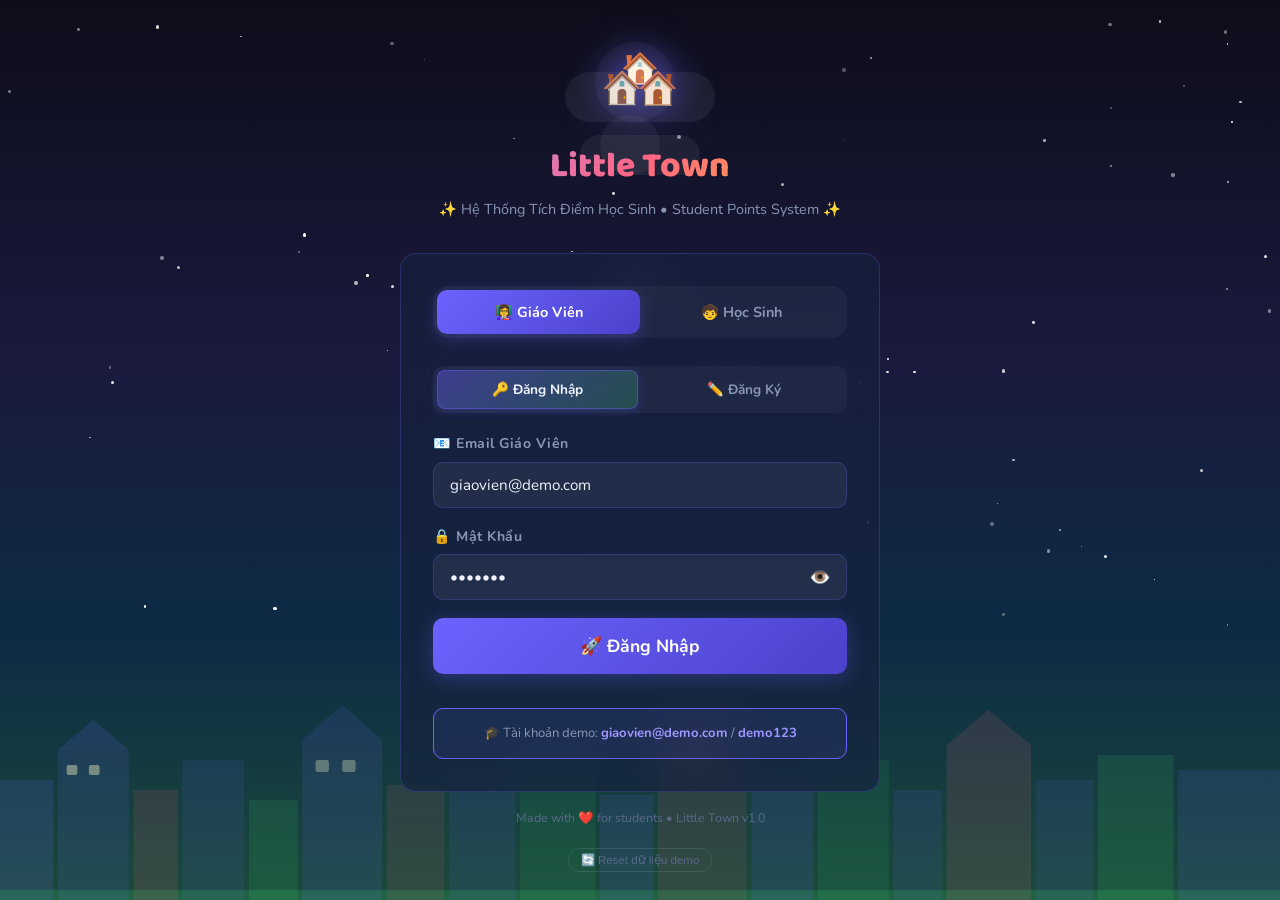
==== index.html @ 9818c532 "Initial commit with Firebase support" ====
<!DOCTYPE html>
<html lang="vi">
<head>
  <meta charset="UTF-8">
  <meta name="viewport" content="width=device-width, initial-scale=1.0">
  <title>Little Town 🏘️ - Hệ Thống Tích Điểm Học Sinh</title>
  <meta name="description" content="Little Town - Trang web tích điểm học sinh thú vị với thú cưng, nhà cửa và con phố sôi động!">
  <link rel="stylesheet" href="css/main.css?v=2">
  <link rel="stylesheet" href="css/login.css?v=2">
  <link rel="stylesheet" href="css/shop.css?v=2">
</head>
<body>
  <div class="login-bg" id="loginBg">
    <!-- Stars -->
    <div class="stars-layer" id="starsLayer"></div>

    <!-- Animated clouds -->
    <div class="cloud" style="width:120px;height:40px;top:15%;--speed:18s;--delay:0s;"><div style="width:60px;height:60px;background:rgba(255,255,255,0.05);border-radius:50%;position:absolute;top:-20px;left:20px;"></div></div>
    <div class="cloud" style="width:80px;height:28px;top:30%;--speed:25s;--delay:-8s;"><div style="width:40px;height:40px;background:rgba(255,255,255,0.04);border-radius:50%;position:absolute;top:-12px;left:15px;"></div></div>
    <div class="cloud" style="width:150px;height:50px;top:8%;--speed:22s;--delay:-5s;"><div style="width:80px;height:80px;background:rgba(255,255,255,0.04);border-radius:50%;position:absolute;top:-30px;left:30px;"></div></div>

    <!-- Bottom town silhouette -->
    <div class="login-town-scene">
      <svg viewBox="0 0 1440 200" preserveAspectRatio="none" width="100%" height="100%">
        <!-- Buildings silhouette -->
        <rect x="0" y="80" width="60" height="120" fill="rgba(108,99,255,0.15)"/>
        <rect x="65" y="50" width="80" height="150" fill="rgba(108,99,255,0.12)"/>
        <rect x="150" y="90" width="50" height="110" fill="rgba(255,101,132,0.12)"/>
        <rect x="205" y="60" width="70" height="140" fill="rgba(108,99,255,0.1)"/>
        <rect x="280" y="100" width="55" height="100" fill="rgba(67,233,123,0.1)"/>
        <rect x="340" y="40" width="90" height="160" fill="rgba(108,99,255,0.12)"/>
        <rect x="435" y="85" width="65" height="115" fill="rgba(255,101,132,0.1)"/>
        <rect x="505" y="70" width="75" height="130" fill="rgba(108,99,255,0.1)"/>
        <rect x="585" y="55" width="85" height="145" fill="rgba(67,233,123,0.08)"/>
        <rect x="675" y="95" width="60" height="105" fill="rgba(108,99,255,0.12)"/>
        <rect x="740" y="35" width="100" height="165" fill="rgba(255,101,132,0.1)"/>
        <rect x="845" y="75" width="70" height="125" fill="rgba(108,99,255,0.12)"/>
        <rect x="920" y="60" width="80" height="140" fill="rgba(67,233,123,0.08)"/>
        <rect x="1005" y="90" width="55" height="110" fill="rgba(108,99,255,0.1)"/>
        <rect x="1065" y="45" width="95" height="155" fill="rgba(255,101,132,0.12)"/>
        <rect x="1165" y="80" width="65" height="120" fill="rgba(108,99,255,0.1)"/>
        <rect x="1235" y="55" width="85" height="145" fill="rgba(67,233,123,0.1)"/>
        <rect x="1325" y="70" width="115" height="130" fill="rgba(108,99,255,0.12)"/>
        <!-- Roof triangles -->
        <polygon points="65,50 105,20 145,50" fill="rgba(108,99,255,0.15)"/>
        <polygon points="340,40 385,5 430,40" fill="rgba(108,99,255,0.12)"/>
        <polygon points="740,35 790,0 840,35" fill="rgba(255,101,132,0.12)"/>
        <polygon points="1065,45 1112,10 1160,45" fill="rgba(255,101,132,0.12)"/>
        <!-- Ground -->
        <rect x="0" y="190" width="1440" height="10" fill="rgba(67,233,123,0.15)"/>
        <!-- Windows lit up -->
        <rect x="75" y="65" width="12" height="10" rx="2" fill="rgba(255,255,200,0.4)"/>
        <rect x="100" y="65" width="12" height="10" rx="2" fill="rgba(255,255,200,0.4)"/>
        <rect x="355" y="60" width="15" height="12" rx="2" fill="rgba(255,255,200,0.3)"/>
        <rect x="385" y="60" width="15" height="12" rx="2" fill="rgba(255,255,200,0.3)"/>
        <rect x="750" y="50" width="18" height="14" rx="2" fill="rgba(255,255,200,0.3)"/>
        <rect x="780" y="50" width="18" height="14" rx="2" fill="rgba(255,255,200,0.3)"/>
      </svg>
    </div>

    <!-- Main Login Card -->
    <div class="login-container">
      <div class="login-logo">
        <span class="login-logo-icon">🏘️</span>
        <div class="login-logo-title">Little Town</div>
        <div class="login-logo-sub">✨ Hệ Thống Tích Điểm Học Sinh • Student Points System ✨</div>
      </div>

      <div class="glass login-card">
        <!-- Tabs -->
        <div class="login-tabs">
          <button class="login-tab active" id="tabTeacher" onclick="switchLoginTab('teacher')">
            👩‍🏫 Giáo Viên
          </button>
          <button class="login-tab" id="tabStudent" onclick="switchLoginTab('student')">
            🧒 Học Sinh
          </button>
        </div>

        <!-- Teacher Login / Register -->
        <div id="teacherPanel">
          <!-- Sub-tabs: Đăng nhập | Đăng ký -->
          <div class="teacher-subtabs">
            <button class="teacher-subtab active" id="subTabLogin" onclick="switchTeacherSubTab('login')">
              🔑 Đăng Nhập
            </button>
            <button class="teacher-subtab" id="subTabRegister" onclick="switchTeacherSubTab('register')">
              ✏️ Đăng Ký
            </button>
          </div>

          <!-- LOGIN FORM -->
          <div id="teacherLoginForm" class="teacher-form">
            <div class="input-group">
              <label>📧 Email Giáo Viên</label>
              <input class="input" type="email" id="teacherEmail" placeholder="giaovien@truong.edu.vn" value="giaovien@demo.com">
            </div>
            <div class="input-group">
              <label>🔒 Mật Khẩu</label>
              <div class="input-password-wrap">
                <input class="input" type="password" id="teacherPass" placeholder="••••••••" value="demo123">
                <button type="button" class="pass-toggle-btn" onclick="togglePass('teacherPass',this)" title="Hiện/ẩn mật khẩu">👁️</button>
              </div>
            </div>
            <button class="btn btn-primary btn-block btn-lg" onclick="loginTeacher()" id="loginTeacherBtn">
              🚀 Đăng Nhập
            </button>
            <div class="demo-hint">
              🎓 Tài khoản demo: <strong>giaovien@demo.com</strong> / <strong>demo123</strong>
            </div>
          </div>

          <!-- REGISTER FORM -->
          <div id="teacherRegisterForm" class="teacher-form" style="display:none;">
            <div class="input-group">
              <label>👩‍🏫 Họ và tên</label>
              <input class="input" type="text" id="regName" placeholder="Nguyễn Thị Lan">
            </div>
            <div class="input-group">
              <label>📧 Email</label>
              <input class="input" type="email" id="regEmail" placeholder="giaovien@truong.edu.vn">
            </div>
            <div class="input-group">
              <label>🔒 Mật khẩu</label>
              <div class="input-password-wrap">
                <input class="input" type="password" id="regPass" placeholder="Tối thiểu 6 ký tự">
                <button type="button" class="pass-toggle-btn" onclick="togglePass('regPass',this)" title="Hiện/ẩn">👁️</button>
              </div>
            </div>
            <div class="input-group">
              <label>🔒 Xác nhận mật khẩu</label>
              <div class="input-password-wrap">
                <input class="input" type="password" id="regPassConfirm" placeholder="Nhập lại mật khẩu">
                <button type="button" class="pass-toggle-btn" onclick="togglePass('regPassConfirm',this)" title="Hiện/ẩn">👁️</button>
              </div>
            </div>
            <button class="btn btn-accent btn-block btn-lg" onclick="registerTeacher()" id="registerTeacherBtn">
              🎉 Tạo Tài Khoản
            </button>
          </div>
        </div>

        <!-- Student Login -->
        <div id="studentPanel" style="display:none;">
          <div id="studentMethodSelect">
            <p style="text-align:center;color:var(--text-muted);font-size:0.88rem;margin-bottom:16px;">
              Chọn cách đăng nhập của bạn 👇
            </p>
            <div class="student-login-methods">
              <div class="student-method-card" onclick="showStudentMethod('class')">
                <div class="student-method-icon">🏫</div>
                <div class="student-method-label">Chọn Lớp & Tên</div>
                <div class="student-method-desc">Tìm lớp và chọn tên học sinh</div>
              </div>
              <div class="student-method-card" onclick="showStudentMethod('link')">
                <div class="student-method-icon">🔗</div>
                <div class="student-method-label">Nhập Link</div>
                <div class="student-method-desc">Dán link đăng nhập từ giáo viên</div>
              </div>
            </div>
          </div>

          <!-- Class picker -->
          <div id="studentClassPicker" style="display:none;">
            <div class="back-btn" onclick="backToMethod()">← Quay lại</div>
            <div class="class-picker" id="classPicker"></div>
          </div>

          <!-- Student list -->
          <div id="studentListView" style="display:none;">
            <div class="back-btn" onclick="backToClassPicker()">← Chọn lớp khác</div>
            <div style="margin-bottom:12px; font-weight:700; font-size:0.9rem;">Chọn tên của bạn:</div>
            <div class="student-list-small" id="studentListSmall"></div>
          </div>

          <!-- Link input -->
          <div id="studentLinkInput" style="display:none;">
            <div class="back-btn" onclick="backToMethod()">← Quay lại</div>
            <div class="input-group">
              <label>🔗 Link đăng nhập</label>
              <input class="input" type="text" id="studentLinkVal" placeholder="Dán link đăng nhập vào đây...">
            </div>
            <button class="btn btn-accent btn-block mt-12" onclick="loginByLink()">
              ✅ Đăng Nhập
            </button>
          </div>
        </div>
      </div>

      <!-- Footer -->
      <div style="text-align:center;margin-top:16px;font-size:0.78rem;color:var(--text-dim);">
        Made with ❤️ for students • Little Town v1.0
        <br><br>
        <button onclick="resetDemo()" style="background:none;border:1px solid rgba(255,255,255,0.1);color:var(--text-dim);padding:4px 12px;border-radius:20px;font-size:0.72rem;cursor:pointer;transition:all 0.2s;" 
          onmouseover="this.style.borderColor='rgba(255,255,255,0.3)';this.style.color='var(--text-muted)'"
          onmouseout="this.style.borderColor='rgba(255,255,255,0.1)';this.style.color='var(--text-dim)'">
          🔄 Reset dữ liệu demo
        </button>
      </div>
    </div>
  </div>

  <!-- Toast -->
  <div id="toast-container"></div>

  <script src="js/data.js"></script>
  <script src="js/sync.js"></script>
  <script src="js/auth.js"></script>
  <script>
    // ---- INIT (load from server first, then init) ----
    async function bootApp() {
      // Load dữ liệu từ server nếu đang chạy qua http://
      await SYNC.load();

      // Áp theme mới nhất từ server
      const t = localStorage.getItem('lt_theme') || 'dark';
      if (t === 'light') {
        document.body.classList.add('light-mode');
      } else {
        document.body.classList.remove('light-mode');
      }

      AUTH.initDefaultData();

      // Check nếu có token học sinh trong URL (lần đầu click link)
      const studentToken = AUTH.checkStudentToken();
      if (studentToken) {
        const result = AUTH.studentLogin(studentToken);
        if (result.success) {
          // Xóa token ra khỏi URL để gọn hơn (không ảnh hưởng localStorage)
          window.history.replaceState({}, '', window.location.pathname);
          window.location.href = 'student.html';
          return;
        } else {
          // Hiện thông báo lỗi nhẹ
          setTimeout(() => showToast('Không tìm thấy tài khoản. Vui lòng liên hệ giáo viên!', 'error'), 300);
        }
      }

      // Check nếu thiết bị này đã từng đăng nhập (auto-login bằng device ID)
      const deviceStudentId = AUTH.getDeviceStudentId();
      if (deviceStudentId) {
        const result = AUTH.studentLogin(deviceStudentId);
        if (result.success) {
          window.location.href = 'student.html';
          return;
        } else {
          // ID không còn tồn tại, xóa bộ nhớ thiết bị
          AUTH.clearDeviceStudent();
        }
      }

      // Check nếu đã đăng nhập (session còn tồn tại)
      if (AUTH.getCurrentTeacher()) { window.location.href = 'teacher.html'; return; }
      if (AUTH.getCurrentStudent()) { window.location.href = 'student.html'; return; }
    }
    bootApp();

    // ---- Áp theme lưu trước ----
    const _savedTheme = localStorage.getItem('lt_theme') || 'dark';
    if (_savedTheme === 'light') document.body.classList.add('light-mode');

    // ---- STARS ANIMATION ----
    const starsLayer = document.getElementById('starsLayer');
    for (let i = 0; i < 80; i++) {
      const star = document.createElement('div');
      star.className = 'star-dot';
      const size = Math.random() * 3 + 1;
      star.style.cssText = `
        width:${size}px; height:${size}px;
        left:${Math.random() * 100}%; top:${Math.random() * 70}%;
        --dur:${2 + Math.random() * 3}s; --delay:${Math.random() * 4}s;
        opacity:${0.3 + Math.random() * 0.7};
      `;
      starsLayer.appendChild(star);
    }

    // ---- TAB SWITCH (main: teacher/student) ----
    function switchLoginTab(tab) {
      document.getElementById('teacherPanel').style.display = tab === 'teacher' ? 'block' : 'none';
      document.getElementById('studentPanel').style.display = tab === 'student' ? 'block' : 'none';
      document.getElementById('tabTeacher').className = 'login-tab' + (tab === 'teacher' ? ' active' : '');
      document.getElementById('tabStudent').className = 'login-tab' + (tab === 'student' ? ' active' : '');
    }

    // ---- TEACHER SUB-TAB: Đăng nhập / Đăng ký ----
    function switchTeacherSubTab(mode) {
      const isLogin = mode === 'login';
      document.getElementById('teacherLoginForm').style.display   = isLogin ? 'block' : 'none';
      document.getElementById('teacherRegisterForm').style.display = isLogin ? 'none'  : 'block';
      document.getElementById('subTabLogin').className    = 'teacher-subtab' + (isLogin ? ' active' : '');
      document.getElementById('subTabRegister').className = 'teacher-subtab' + (!isLogin ? ' active' : '');
      // Clear form khi chuyển tab
      if (!isLogin) {
        document.getElementById('regName').value = '';
        document.getElementById('regEmail').value = '';
        document.getElementById('regPass').value = '';
        document.getElementById('regPassConfirm').value = '';
      }
    }

    // ---- TEACHER LOGIN ----
    function loginTeacher() {
      const email = document.getElementById('teacherEmail').value.trim();
      const pass = document.getElementById('teacherPass').value;
      if (!email || !pass) { showToast('Vui lòng nhập đầy đủ thông tin!', 'error'); return; }

      const btn = document.getElementById('loginTeacherBtn');
      btn.textContent = '⏳ Đang đăng nhập...'; btn.disabled = true;

      setTimeout(() => {
        const result = AUTH.teacherLogin(email, pass);
        if (result.success) {
          showToast('Chào mừng, ' + result.teacher.name + '! 👩‍🏫', 'success');
          setTimeout(() => window.location.href = 'teacher.html', 800);
        } else {
          showToast(result.error, 'error');
          btn.textContent = '🚀 Đăng Nhập'; btn.disabled = false;
        }
      }, 400);
    }
    document.getElementById('teacherPass').addEventListener('keypress', e => e.key === 'Enter' && loginTeacher());

    // ---- TEACHER REGISTER ----
    function registerTeacher() {
      const name  = document.getElementById('regName').value.trim();
      const email = document.getElementById('regEmail').value.trim().toLowerCase();
      const pass  = document.getElementById('regPass').value;
      const pass2 = document.getElementById('regPassConfirm').value;

      // Validate
      if (!name)  { showToast('Vui lòng nhập họ tên!', 'error'); return; }
      if (!email) { showToast('Vui lòng nhập email!', 'error'); return; }
      if (!/^[^@]+@[^@]+\.[^@]+$/.test(email)) { showToast('Email không hợp lệ!', 'error'); return; }
      if (!pass)  { showToast('Vui lòng nhập mật khẩu!', 'error'); return; }
      if (pass.length < 6) { showToast('Mật khẩu tối thiểu 6 ký tự!', 'error'); return; }
      if (pass !== pass2)  { showToast('Mật khẩu xác nhận không khớp!', 'error'); return; }

      const btn = document.getElementById('registerTeacherBtn');
      btn.textContent = '⏳ Đang tạo tài khoản...'; btn.disabled = true;

      setTimeout(() => {
        const result = AUTH.teacherRegister({ name, email, password: pass });
        if (result.success) {
          showToast('Tài khoản đã được tạo! Chào mừng ' + name + ' 🎉', 'success');
          setTimeout(() => window.location.href = 'teacher.html', 900);
        } else {
          showToast(result.error, 'error');
          btn.textContent = '🎉 Tạo Tài Khoản'; btn.disabled = false;
        }
      }, 500);
    }
    document.getElementById('regPassConfirm').addEventListener('keypress', e => e.key === 'Enter' && registerTeacher());


    // ---- STUDENT LOGIN METHODS ----
    function showStudentMethod(method) {
      document.getElementById('studentMethodSelect').style.display = 'none';
      if (method === 'class') {
        loadClasses();
        document.getElementById('studentClassPicker').style.display = 'block';
      } else {
        document.getElementById('studentLinkInput').style.display = 'block';
      }
    }

    function backToMethod() {
      document.getElementById('studentClassPicker').style.display = 'none';
      document.getElementById('studentListView').style.display = 'none';
      document.getElementById('studentLinkInput').style.display = 'none';
      document.getElementById('studentMethodSelect').style.display = 'block';
    }

    function backToClassPicker() {
      document.getElementById('studentListView').style.display = 'none';
      document.getElementById('studentClassPicker').style.display = 'block';
    }

    function loadClasses() {
      const classes = DB.getClasses();
      const students = DB.getStudents();
      const picker = document.getElementById('classPicker');
      picker.innerHTML = classes.length === 0 ? '<div class="empty-state"><div class="empty-state-icon">📭</div><div class="empty-state-text">Chưa có lớp nào</div></div>' : 
        classes.map(cls => {
          const count = students.filter(s => s.classId === cls.id).length;
          return `<div class="class-item" onclick="loadStudents('${cls.id}', '${cls.name}')">
            <span class="class-item-icon">🏫</span>
            <div>
              <div class="class-item-name">${cls.name}</div>
              <div class="class-item-count">${count} học sinh</div>
            </div>
            <span style="margin-left:auto;color:var(--text-dim)">›</span>
          </div>`;
        }).join('');
    }

    function loadStudents(classId, className) {
      const students = DB.getStudents().filter(s => s.classId === classId);
      document.getElementById('studentClassPicker').style.display = 'none';
      document.getElementById('studentListView').style.display = 'block';

      const listEl = document.getElementById('studentListSmall');
      const genders = { male: '👦', female: '👧' };
      listEl.innerHTML = students.length === 0 ? '<div class="empty-state"><div class="empty-state-text">Chưa có học sinh nào</div></div>' :
        students.map(s => `
          <div class="student-item-login" onclick="loginAsStudent('${s.id}')">
            <div class="student-avatar-sm">${s.gender ? genders[s.gender] : '🧒'}</div>
            <div class="student-name-sm">${s.name}</div>
            <div class="student-pts-sm">⭐ ${s.points || 0}</div>
          </div>
        `).join('');
    }

    function loginAsStudent(studentId) {
      const result = AUTH.studentLogin(studentId);
      if (result.success) {
        showToast('Chào ' + result.student.name + '! 🎉', 'success');
        setTimeout(() => window.location.href = 'student.html', 600);
      } else {
        showToast(result.error, 'error');
      }
    }

    function loginByLink() {
      const val = document.getElementById('studentLinkVal').value.trim();
      if (!val) { showToast('Vui lòng dán link vào!', 'error'); return; }
      try {
        const url = new URL(val);
        const token = url.searchParams.get('student');
        if (!token) throw new Error();
        const studentId = atob(token);
        loginAsStudent(studentId);
      } catch (e) {
        showToast('Link không hợp lệ!', 'error');
      }
    }

    // ---- TOAST ----
    function showToast(msg, type = 'info') {
      const icons = { success: '✅', error: '❌', info: 'ℹ️' };
      const el = document.createElement('div');
      el.className = `toast toast-${type}`;
      el.innerHTML = `<span>${icons[type]}</span> ${msg}`;
      document.getElementById('toast-container').appendChild(el);
      setTimeout(() => el.remove(), 3100);
    }

    // ---- TOGGLE PASSWORD VISIBILITY ----
    function togglePass(inputId, btn) {
      const input = document.getElementById(inputId);
      if (input.type === 'password') {
        input.type = 'text';
        btn.textContent = '🙈';
      } else {
        input.type = 'password';
        btn.textContent = '👁️';
      }
    }

    // ---- RESET DEMO ----
    async function resetDemo() {
      if (!confirm('⚠️ Bạn chắc chắn muốn xóa toàn bộ dữ liệu và reset về demo ban đầu?')) return;
      // Reset trên server (nếu chạy qua http)
      await SYNC.reset();
      // Reset tất cả dữ liệu (cả auth state)
      ['lt_initialized','lt_teachers','lt_classes','lt_students','lt_history',
       'lt_current_teacher','lt_current_student']
        .forEach(k => localStorage.removeItem(k));
      showToast('Đã reset! Đang tải lại...', 'info');
      setTimeout(() => window.location.reload(), 800);
    }
  </script>
</body>
</html>
---- css/main.css ----
/* =============================================
   LITTLE TOWN - MAIN.CSS
   Global styles, variables, animations
   ============================================= */

@import url('https://fonts.googleapis.com/css2?family=Nunito:wght@400;600;700;800;900&family=Baloo+2:wght@400;600;700;800&display=swap');

/* ---- CSS VARIABLES (Dark mode default) ---- */
:root {
  --primary: #6C63FF;
  --primary-light: #9D97FF;
  --primary-dark: #4A42CC;
  --secondary: #FF6584;
  --secondary-light: #FF8FA3;
  --accent: #43E97B;
  --accent-dark: #27AE60;
  --warm: #F7971E;
  --warm-light: #FFCA28;
  --bg-dark: #0D0D1A;
  --bg-card: #16213E;
  --bg-surface: #1A2744;
  --bg-surface2: #1E2F55;
  --text-white: #F0F4FF;
  --text-muted: #8896B3;
  --text-dim: #5A6888;
  --border: rgba(108, 99, 255, 0.25);
  --border-light: rgba(255, 255, 255, 0.08);
  --shadow: rgba(0, 0, 0, 0.5);
  --shadow-color: rgba(108, 99, 255, 0.3);
  --radius: 16px;
  --radius-sm: 10px;
  --radius-lg: 24px;
  --transition: all 0.3s cubic-bezier(0.4, 0, 0.2, 1);
  --font: 'Nunito', sans-serif;
  --font-title: 'Baloo 2', sans-serif;
}

/* ---- LIGHT MODE ---- */
body.light-mode {
  --bg-dark: #EDF0FA;
  --bg-card: #FFFFFF;
  --bg-surface: #F5F7FF;
  --bg-surface2: #EAEDFC;
  --text-white: #1A1A3E;
  --text-muted: #4A5280;
  --text-dim: #7A82AA;
  --border: rgba(108, 99, 255, 0.2);
  --border-light: rgba(108, 99, 255, 0.1);
  --shadow: rgba(0, 0, 0, 0.12);
}
body.light-mode .glass {
  background: rgba(255,255,255,0.8);
  border-color: rgba(108,99,255,0.15);
}
body.light-mode .input {
  background: rgba(108,99,255,0.05);
  color: var(--text-white);
}
body.light-mode .input:focus {
  background: rgba(108,99,255,0.08);
}
body.light-mode option { background: #fff; color: #1A1A3E; }

/* ---- PASSWORD FIELD WITH TOGGLE ---- */
.input-password-wrap {
  position: relative;
  display: flex;
  align-items: center;
}
.input-password-wrap .input {
  padding-right: 46px;
}
.pass-toggle-btn {
  position: absolute;
  right: 12px;
  background: none;
  border: none;
  cursor: pointer;
  font-size: 1.1rem;
  line-height: 1;
  padding: 4px;
  color: var(--text-muted);
  transition: color 0.2s;
  z-index: 2;
}
.pass-toggle-btn:hover { color: var(--primary-light); }


/* ---- RESET & BASE ---- */
*, *::before, *::after { box-sizing: border-box; margin: 0; padding: 0; }

html { scroll-behavior: smooth; }

body {
  font-family: var(--font);
  background: var(--bg-dark);
  color: var(--text-white);
  min-height: 100vh;
  overflow-x: hidden;
  line-height: 1.6;
}

/* ---- SCROLLBAR ---- */
::-webkit-scrollbar { width: 6px; }
::-webkit-scrollbar-track { background: var(--bg-card); }
::-webkit-scrollbar-thumb { background: var(--primary); border-radius: 3px; }

/* ---- TYPOGRAPHY ---- */
h1, h2, h3, h4 { font-family: var(--font-title); line-height: 1.2; }

/* ---- GLASS CARD ---- */
.glass {
  background: rgba(22, 33, 62, 0.7);
  backdrop-filter: blur(20px);
  -webkit-backdrop-filter: blur(20px);
  border: 1px solid var(--border);
  border-radius: var(--radius);
}

.glass-light {
  background: rgba(255, 255, 255, 0.05);
  backdrop-filter: blur(10px);
  border: 1px solid var(--border-light);
  border-radius: var(--radius-sm);
}

/* ---- BUTTONS ---- */
.btn {
  display: inline-flex;
  align-items: center;
  gap: 8px;
  padding: 12px 24px;
  border: none;
  border-radius: var(--radius-sm);
  font-family: var(--font);
  font-size: 0.95rem;
  font-weight: 700;
  cursor: pointer;
  transition: var(--transition);
  text-decoration: none;
  position: relative;
  overflow: hidden;
}

.btn::after {
  content: '';
  position: absolute;
  inset: 0;
  background: rgba(255,255,255,0.1);
  opacity: 0;
  transition: opacity 0.2s;
}
.btn:hover::after { opacity: 1; }
.btn:active { transform: scale(0.97); }

.btn-primary {
  background: linear-gradient(135deg, var(--primary), var(--primary-dark));
  color: white;
  box-shadow: 0 4px 20px var(--shadow-color);
}
.btn-primary:hover { transform: translateY(-2px); box-shadow: 0 8px 30px var(--shadow-color); }

.btn-secondary {
  background: linear-gradient(135deg, var(--secondary), #CC3366);
  color: white;
  box-shadow: 0 4px 20px rgba(255,101,132,0.3);
}

.btn-accent {
  background: linear-gradient(135deg, var(--accent), var(--accent-dark));
  color: white;
  box-shadow: 0 4px 20px rgba(67,233,123,0.3);
}

.btn-warm {
  background: linear-gradient(135deg, var(--warm), #E65C00);
  color: white;
  box-shadow: 0 4px 20px rgba(247,151,30,0.3);
}

.btn-ghost {
  background: transparent;
  border: 1.5px solid var(--border);
  color: var(--text-white);
}
.btn-ghost:hover { border-color: var(--primary); color: var(--primary); }

.btn-sm { padding: 8px 16px; font-size: 0.85rem; }
.btn-lg { padding: 16px 36px; font-size: 1.1rem; }
.btn-icon { padding: 10px; width: 42px; height: 42px; justify-content: center; border-radius: 50%; }
.btn-block { width: 100%; justify-content: center; }

/* ---- BADGE ---- */
.badge {
  display: inline-flex;
  align-items: center;
  gap: 4px;
  padding: 3px 10px;
  border-radius: 20px;
  font-size: 0.78rem;
  font-weight: 700;
}
.badge-primary { background: rgba(108,99,255,0.2); color: var(--primary-light); border: 1px solid var(--primary); }
.badge-success { background: rgba(67,233,123,0.2); color: var(--accent); border: 1px solid var(--accent); }
.badge-warm { background: rgba(247,151,30,0.2); color: var(--warm-light); border: 1px solid var(--warm); }
.badge-danger { background: rgba(255,101,132,0.2); color: var(--secondary-light); border: 1px solid var(--secondary); }

/* ---- INPUT ---- */
.input-group { display: flex; flex-direction: column; gap: 6px; }
.input-group label { font-size: 0.88rem; font-weight: 700; color: var(--text-muted); letter-spacing: 0.5px; }

.input {
  width: 100%;
  padding: 12px 16px;
  background: rgba(255, 255, 255, 0.06);
  border: 1.5px solid var(--border);
  border-radius: var(--radius-sm);
  color: var(--text-white);
  font-family: var(--font);
  font-size: 0.95rem;
  transition: var(--transition);
  outline: none;
}
.input:focus { border-color: var(--primary); background: rgba(108, 99, 255, 0.08); box-shadow: 0 0 0 3px rgba(108, 99, 255, 0.15); }
.input::placeholder { color: var(--text-dim); }

select.input { cursor: pointer; }
option { background: var(--bg-card); }

/* ---- MODAL ---- */
.modal-overlay {
  position: fixed; inset: 0;
  background: rgba(0,0,0,0.7);
  backdrop-filter: blur(5px);
  z-index: 1000;
  display: flex; align-items: center; justify-content: center;
  padding: 20px;
  opacity: 0; visibility: hidden;
  transition: var(--transition);
}
.modal-overlay.active { opacity: 1; visibility: visible; }

.modal {
  width: 100%; max-width: 500px; max-height: 90vh; overflow-y: auto;
  transform: scale(0.9) translateY(20px);
  transition: var(--transition);
}
.modal-overlay.active .modal { transform: scale(1) translateY(0); }

.modal-header {
  display: flex; align-items: center; justify-content: space-between;
  padding: 20px 24px;
  border-bottom: 1px solid var(--border-light);
}
.modal-title { font-size: 1.1rem; font-weight: 800; }

.modal-body { padding: 24px; }
.modal-footer { 
  padding: 16px 24px; 
  border-top: 1px solid var(--border-light);
  display: flex; gap: 12px; justify-content: flex-end;
}

/* ---- TOAST NOTIFICATION ---- */
#toast-container {
  position: fixed; bottom: 24px; right: 24px; z-index: 9999;
  display: flex; flex-direction: column; gap: 10px;
}

.toast {
  padding: 14px 20px; border-radius: var(--radius-sm);
  font-weight: 700; font-size: 0.9rem;
  display: flex; align-items: center; gap: 10px;
  animation: toastIn 0.3s ease, toastOut 0.3s ease 2.7s forwards;
  box-shadow: 0 4px 20px var(--shadow);
  min-width: 220px;
}
.toast-success { background: linear-gradient(135deg, #1DB954, #27AE60); color: white; }
.toast-error { background: linear-gradient(135deg, #FF6584, #C0392B); color: white; }
.toast-info { background: linear-gradient(135deg, #6C63FF, #4A42CC); color: white; }

/* ---- POINTS DISPLAY ---- */
.points-badge {
  display: inline-flex; align-items: center; gap: 6px;
  padding: 8px 16px;
  background: linear-gradient(135deg, rgba(255,202,40,0.2), rgba(247,151,30,0.2));
  border: 1.5px solid var(--warm-light);
  border-radius: 30px;
  font-weight: 800; font-size: 1rem;
  color: var(--warm-light);
}
.points-badge .star { font-size: 1.1em; }

/* ---- STAT BARS ---- */
.stat-bar-wrapper {
  display: grid;
  grid-template-columns: 24px 80px 1fr 40px;
  align-items: center;
  gap: 8px;
  margin-bottom: 8px;
}
.stat-icon { font-size: 1em; text-align: center; }
.stat-label { font-size: 0.78rem; font-weight: 700; color: var(--text-muted); }
.stat-bar-track {
  height: 10px; border-radius: 5px;
  background: rgba(255,255,255,0.1);
  overflow: hidden;
}
.stat-bar-fill {
  height: 100%; border-radius: 5px;
  transition: width 0.8s cubic-bezier(0.4,0,0.2,1), background 0.5s ease;
  position: relative;
}
.stat-bar-fill::after {
  content: '';
  position: absolute; top: 0; left: 0; right: 0; bottom: 0;
  background: linear-gradient(90deg, transparent, rgba(255,255,255,0.3), transparent);
  animation: shimmer 2s infinite;
}
.stat-value { font-size: 0.78rem; font-weight: 800; text-align: right; }

/* ---- CHARACTER ANIMATIONS ---- */
.char-walk {
  animation: charBob 0.6s ease-in-out infinite alternate;
}
.char-arm-l { transform-origin: center top; animation: armSwingL 0.6s ease-in-out infinite alternate; }
.char-arm-r { transform-origin: center top; animation: armSwingR 0.6s ease-in-out infinite alternate; }
.char-leg-l { transform-origin: center top; animation: legSwingL 0.6s ease-in-out infinite alternate; }
.char-leg-r { transform-origin: center top; animation: legSwingR 0.6s ease-in-out infinite alternate; }

.static-sprite .char-arm-l,
.static-sprite .char-arm-r,
.static-sprite .char-leg-l,
.static-sprite .char-leg-r {
  animation: none !important;
}

/* ---- PET ANIMATIONS ---- */
.pet-idle { animation: petBounce 1.2s ease-in-out infinite alternate; }
.pet-sad { animation: petSad 2s ease-in-out infinite; }
.pet-tail { animation: tailWag 0.8s ease-in-out infinite alternate; transform-origin: left center; }
.pet-eat { animation: petEat 0.3s ease-in-out 4; }

/* ---- SHOP ITEMS ---- */
.shop-item {
  background: var(--bg-surface2);
  border: 1.5px solid var(--border-light);
  border-radius: var(--radius-sm);
  padding: 16px;
  text-align: center;
  cursor: pointer;
  transition: var(--transition);
  position: relative;
}
.shop-item:hover {
  transform: translateY(-4px);
  border-color: var(--primary);
  box-shadow: 0 8px 24px rgba(108,99,255,0.25);
}
.shop-item.owned { border-color: var(--accent); background: rgba(67,233,123,0.08); }
.shop-item.cant-afford { opacity: 0.5; cursor: not-allowed; }
.shop-item.cant-afford:hover { transform: none; box-shadow: none; }
.shop-item-icon { font-size: 2.2rem; margin-bottom: 6px; }
.shop-item-name { font-size: 0.82rem; font-weight: 700; color: var(--text-white); margin-bottom: 6px; }
.shop-item-price { font-size: 0.88rem; font-weight: 800; color: var(--warm-light); display: flex; align-items: center; justify-content: center; gap: 4px; }
.cant-afford-price { color: var(--secondary) !important; }
.owned-badge {
  position: absolute; top: 6px; right: 6px;
  background: var(--accent); color: #0D0D1A;
  font-size: 0.68rem; font-weight: 800;
  padding: 2px 6px; border-radius: 20px;
}
.coin-icon { font-size: 0.9em; }

/* ---- TAB NAVIGATION ---- */
.tab-nav {
  display: flex; gap: 4px;
  background: rgba(255,255,255,0.04);
  border-radius: var(--radius);
  padding: 5px;
  overflow-x: auto;
}
.tab-btn {
  flex: 1; min-width: fit-content;
  display: flex; align-items: center; justify-content: center; gap: 6px;
  padding: 10px 14px;
  border: none; background: transparent;
  color: var(--text-muted);
  border-radius: var(--radius-sm);
  font-family: var(--font); font-size: 0.88rem; font-weight: 700;
  cursor: pointer; transition: var(--transition);
  white-space: nowrap;
}
.tab-btn:hover { color: var(--text-white); background: rgba(255,255,255,0.06); }
.tab-btn.active {
  background: linear-gradient(135deg, var(--primary), var(--primary-dark));
  color: white; box-shadow: 0 4px 12px var(--shadow-color);
}
.tab-content { display: none; }
.tab-content.active { display: block; }

/* ---- GRID LAYOUTS ---- */
.grid-2 { display: grid; grid-template-columns: 1fr 1fr; gap: 16px; }
.grid-3 { display: grid; grid-template-columns: repeat(3, 1fr); gap: 16px; }
.grid-4 { display: grid; grid-template-columns: repeat(4, 1fr); gap: 12px; }
.grid-5 { display: grid; grid-template-columns: repeat(5, 1fr); gap: 12px; }
.shop-grid { display: grid; grid-template-columns: repeat(auto-fill, minmax(120px, 1fr)); gap: 12px; }

/* ---- SECTION HEADER ---- */
.section-header {
  display: flex; align-items: center; justify-content: space-between;
  margin-bottom: 20px;
}
.section-title { font-family: var(--font-title); font-size: 1.3rem; font-weight: 800; }
.section-title span { color: var(--primary-light); }

/* ---- DIVIDER ---- */
.divider { height: 1px; background: var(--border-light); margin: 20px 0; }

/* ---- EMPTY STATE ---- */
.empty-state {
  text-align: center; padding: 40px 20px;
  color: var(--text-muted);
}
.empty-state-icon { font-size: 3rem; margin-bottom: 12px; }
.empty-state-text { font-size: 0.9rem; font-weight: 600; }

/* ---- KEYFRAME ANIMATIONS ---- */
@keyframes charBob { from { transform: translateY(0); } to { transform: translateY(-4px); } }
@keyframes armSwingL { from { transform: rotate(-15deg); } to { transform: rotate(15deg); } }
@keyframes armSwingR { from { transform: rotate(15deg); } to { transform: rotate(-15deg); } }
@keyframes legSwingL { from { transform: rotate(-10deg); } to { transform: rotate(10deg); } }
@keyframes legSwingR { from { transform: rotate(10deg); } to { transform: rotate(-10deg); } }
@keyframes petBounce { from { transform: translateY(0) rotate(-2deg); } to { transform: translateY(-6px) rotate(2deg); } }
@keyframes petSad { 0%,100% { transform: rotate(0); } 25% { transform: rotate(-3deg); } 75% { transform: rotate(3deg); } }
@keyframes tailWag { from { transform: rotate(-20deg); } to { transform: rotate(20deg); } }
@keyframes petEat { 0%,100% { transform: scale(1); } 50% { transform: scale(1.1); } }
@keyframes shimmer { 0% { transform: translateX(-100%); } 100% { transform: translateX(100%); } }
@keyframes toastIn { from { transform: translateX(100px); opacity: 0; } to { transform: translateX(0); opacity: 1; } }
@keyframes toastOut { from { opacity: 1; } to { opacity: 0; } }
@keyframes float { 0%,100% { transform: translateY(0); } 50% { transform: translateY(-10px); } }
@keyframes pulse { 0%,100% { opacity: 1; } 50% { opacity: 0.6; } }
@keyframes spin { from { transform: rotate(0deg); } to { transform: rotate(360deg); } }
@keyframes fadeInUp { from { opacity: 0; transform: translateY(24px); } to { opacity: 1; transform: translateY(0); } }
@keyframes cloudMove { from { transform: translateX(-100px); } to { transform: translateX(calc(100vw + 100px)); } }
@keyframes starTwinkle { 0%,100% { opacity: 0.3; transform: scale(1); } 50% { opacity: 1; transform: scale(1.2); } }
@keyframes birdFly { 0% { transform: translateX(-50px) translateY(0); } 50% { transform: translateX(calc(50vw)) translateY(-30px); } 100% { transform: translateX(calc(100vw + 50px)) translateY(0); } }
@keyframes bounce { 0%,100% { transform: translateY(0); } 40% { transform: translateY(-16px); } 60% { transform: translateY(-8px); } }
@keyframes slideInLeft { from { transform: translateX(-30px); opacity: 0; } to { transform: translateX(0); opacity: 1; } }
@keyframes scaleIn { from { transform: scale(0.8); opacity: 0; } to { transform: scale(1); opacity: 1; } }
@keyframes glow { 0%,100% { box-shadow: 0 0 10px var(--primary); } 50% { box-shadow: 0 0 30px var(--primary), 0 0 60px var(--primary-light); } }

/* ---- WANDER ANIMATIONS (nhân vật & thú cưng đi chậm) ---- */
/* Nhân vật trong phòng: đi sang trái/phải chậm rãi */
@keyframes charWander {
  0%    { transform: translateX(-28px) scaleX(1);  }
  20%   { transform: translateX(-10px) scaleX(1);  }
  40%   { transform: translateX(12px)  scaleX(1);  }
  50%   { transform: translateX(28px)  scaleX(-1); }
  70%   { transform: translateX(10px)  scaleX(-1); }
  90%   { transform: translateX(-12px) scaleX(-1); }
  100%  { transform: translateX(-28px) scaleX(1);  }
}
/* Thú cưng 1: đi quanh nhỏ hơn, tốc độ khác */
@keyframes petWander1 {
  0%    { transform: translateX(0px)   scaleX(1);  }
  30%   { transform: translateX(20px)  scaleX(1);  }
  50%   { transform: translateX(20px)  scaleX(-1); }
  80%   { transform: translateX(-10px) scaleX(-1); }
  100%  { transform: translateX(0px)   scaleX(1);  }
}
/* Thú cưng 2: nghịch ngợm, đi hướng ngược */
@keyframes petWander2 {
  0%    { transform: translateX(0px)   scaleX(-1); }
  35%   { transform: translateX(-18px) scaleX(-1); }
  55%   { transform: translateX(-18px) scaleX(1);  }
  85%   { transform: translateX(8px)   scaleX(1);  }
  100%  { transform: translateX(0px)   scaleX(-1); }
}
/* Thú cưng 3: di chuyển lên/xuống nhẹ */
@keyframes petWander3 {
  0%    { transform: translateX(10px)  translateY(0)    scaleX(1);  }
  25%   { transform: translateX(-5px)  translateY(-8px) scaleX(1);  }
  50%   { transform: translateX(-15px) translateY(0)    scaleX(-1); }
  75%   { transform: translateX(0px)   translateY(-5px) scaleX(-1); }
  100%  { transform: translateX(10px)  translateY(0)    scaleX(1);  }
}
/* Nhân vật đi bộ trên phố */
@keyframes streetWalk {
  0%   { left: -80px;            transform: scaleX(1);  }
  48%  { left: calc(100% + 20px); transform: scaleX(1);  }
  50%  { left: calc(100% + 20px); transform: scaleX(-1); }
  98%  { left: -80px;            transform: scaleX(-1); }
  100% { left: -80px;            transform: scaleX(1);  }
}

/* Apply wander animations */
.room-character { animation: charWander 14s ease-in-out infinite; }
.room-pet-1     { animation: petWander1 10s ease-in-out infinite; }
.room-pet-2     { animation: petWander2 12s ease-in-out infinite; animation-delay: -3s; }
.room-pet-3     { animation: petWander3  9s ease-in-out infinite; animation-delay: -6s; }
.street-character { animation: streetWalk 18s linear infinite; position: absolute; bottom: 155px; }

/* ---- FURNITURE RESIZE ---- */
.room-furniture-item {
  cursor: pointer;
  position: relative;
  transition: transform 0.2s;
  user-select: none;
}
.room-furniture-item:hover .resize-handle { opacity: 1; }
.resize-handle {
  position: absolute;
  bottom: -4px; right: -4px;
  width: 14px; height: 14px;
  background: var(--primary);
  border-radius: 50%;
  cursor: se-resize;
  opacity: 0;
  transition: opacity 0.2s;
  z-index: 10;
  border: 2px solid white;
  box-shadow: 0 2px 6px rgba(0,0,0,0.4);
}
.room-furniture-item.resizing { z-index: 50; }
.resize-size-label {
  position: absolute;
  top: -20px; left: 50%;
  transform: translateX(-50%);
  background: rgba(0,0,0,0.7);
  color: white;
  font-size: 0.6rem;
  padding: 2px 5px;
  border-radius: 4px;
  white-space: nowrap;
  pointer-events: none;
  opacity: 0;
  transition: opacity 0.2s;
}
.room-furniture-item.resizing .resize-size-label { opacity: 1; }


/* ---- SELECTION CARD ---- */
.select-card {
  border: 2px solid var(--border);
  border-radius: var(--radius);
  padding: 20px;
  text-align: center;
  cursor: pointer;
  transition: var(--transition);
  background: var(--bg-surface);
}
.select-card:hover { border-color: var(--primary); transform: translateY(-4px); }
.select-card.selected {
  border-color: var(--accent);
  background: rgba(67,233,123,0.1);
  box-shadow: 0 0 20px rgba(67,233,123,0.25);
  animation: scaleIn 0.2s ease;
}
.select-card-icon { font-size: 2.5rem; margin-bottom: 8px; }
.select-card-label { font-weight: 800; font-size: 0.9rem; }

/* ---- AVATAR ---- */
.avatar {
  width: 42px; height: 42px; border-radius: 50%;
  display: flex; align-items: center; justify-content: center;
  font-size: 1.3rem;
  background: linear-gradient(135deg, var(--primary), var(--secondary));
  flex-shrink: 0;
}

/* ---- PROGRESS BAR ---- */
.progress { height: 8px; background: rgba(255,255,255,0.08); border-radius: 4px; overflow: hidden; }
.progress-fill { height: 100%; border-radius: 4px; transition: width 0.8s ease; }

/* ---- RESPONSIVE ---- */
@media (max-width: 768px) {
  .grid-4 { grid-template-columns: repeat(2, 1fr); }
  .grid-5 { grid-template-columns: repeat(3, 1fr); }
  .grid-3 { grid-template-columns: repeat(2, 1fr); }
  .shop-grid { grid-template-columns: repeat(auto-fill, minmax(100px, 1fr)); }
}
@media (max-width: 480px) {
  .grid-2, .grid-3 { grid-template-columns: 1fr; }
  .grid-4, .grid-5 { grid-template-columns: repeat(2, 1fr); }
}

/* ---- UTILITY ---- */
.text-center { text-align: center; }
.text-muted { color: var(--text-muted); }
.text-primary { color: var(--primary-light); }
.text-accent { color: var(--accent); }
.text-warm { color: var(--warm-light); }
.text-danger { color: var(--secondary); }
.font-bold { font-weight: 700; }
.font-extrabold { font-weight: 800; }
.mt-8 { margin-top: 8px; } .mt-12 { margin-top: 12px; } .mt-16 { margin-top: 16px; } .mt-24 { margin-top: 24px; }
.mb-8 { margin-bottom: 8px; } .mb-12 { margin-bottom: 12px; } .mb-16 { margin-bottom: 16px; } .mb-24 { margin-bottom: 24px; }
.p-16 { padding: 16px; } .p-24 { padding: 24px; }
.flex { display: flex; } .flex-col { flex-direction: column; }
.items-center { align-items: center; } .justify-between { justify-content: space-between; }
.gap-8 { gap: 8px; } .gap-12 { gap: 12px; } .gap-16 { gap: 16px; }
.w-full { width: 100%; }
.hidden { display: none !important; }
.cursor-pointer { cursor: pointer; }
.rounded { border-radius: var(--radius-sm); }
.rounded-lg { border-radius: var(--radius); }
.overflow-hidden { overflow: hidden; }
.relative { position: relative; }
.z-10 { z-index: 10; }
.opacity-0 { opacity: 0; }
.fade-in { animation: fadeInUp 0.5s ease forwards; }
---- css/login.css ----
/* =============================================
   LITTLE TOWN - LOGIN.CSS
   Login page specific styles
   ============================================= */

/* ---- ANIMATED BACKGROUND ---- */
.login-bg {
  min-height: 100vh;
  background: linear-gradient(180deg, #0D0D1A 0%, #1A1A3E 40%, #0D2B45 70%, #1A4A3A 100%);
  position: relative;
  overflow: hidden;
  display: flex;
  align-items: center;
  justify-content: center;
  padding: 20px;
}

/* Stars */
.stars-layer {
  position: absolute;
  inset: 0;
  pointer-events: none;
}
.star-dot {
  position: absolute;
  background: white;
  border-radius: 50%;
  animation: starTwinkle var(--dur, 3s) ease-in-out infinite;
  animation-delay: var(--delay, 0s);
}

/* Moving clouds */
.cloud {
  position: absolute;
  background: rgba(255,255,255,0.06);
  border-radius: 50px;
  animation: cloudMove var(--speed, 20s) linear infinite;
  animation-delay: var(--delay, 0s);
}
.cloud::before, .cloud::after {
  content: '';
  position: absolute;
  background: rgba(255,255,255,0.06);
  border-radius: 50%;
}

/* Little Town Scene at bottom */
.login-town-scene {
  position: absolute;
  bottom: 0; left: 0; right: 0;
  height: 200px;
  pointer-events: none;
  overflow: hidden;
}

/* ---- LOGIN CONTAINER ---- */
.login-container {
  position: relative; z-index: 10;
  width: 100%; max-width: 480px;
  animation: fadeInUp 0.6s ease;
}

.login-logo {
  text-align: center;
  margin-bottom: 32px;
}
.login-logo-icon {
  font-size: 4rem;
  display: block;
  animation: float 3s ease-in-out infinite;
  filter: drop-shadow(0 0 20px rgba(108,99,255,0.8));
}
.login-logo-title {
  font-family: var(--font-title);
  font-size: 2.2rem;
  font-weight: 800;
  background: linear-gradient(135deg, var(--primary-light), var(--secondary), var(--warm-light));
  -webkit-background-clip: text;
  background-clip: text;
  -webkit-text-fill-color: transparent;
  margin-top: 8px;
}
.login-logo-sub {
  font-size: 0.9rem;
  color: var(--text-muted);
  margin-top: 4px;
}

/* ---- LOGIN CARD ---- */
.login-card {
  padding: 32px;
}

/* ---- TAB SWITCHER ---- */
.login-tabs {
  display: flex;
  background: rgba(255,255,255,0.04);
  border-radius: var(--radius);
  padding: 4px;
  margin-bottom: 28px;
}
.login-tab {
  flex: 1;
  display: flex; align-items: center; justify-content: center; gap: 8px;
  padding: 12px;
  border: none; background: transparent;
  color: var(--text-muted);
  border-radius: var(--radius-sm);
  font-family: var(--font); font-size: 0.9rem; font-weight: 700;
  cursor: pointer; transition: var(--transition);
}
.login-tab.active {
  background: linear-gradient(135deg, var(--primary), var(--primary-dark));
  color: white; box-shadow: 0 4px 16px var(--shadow-color);
}

/* ---- TEACHER LOGIN FORM ---- */
.teacher-form { display: flex; flex-direction: column; gap: 18px; }

/* ---- TEACHER SUB-TABS (Đăng nhập / Đăng ký) ---- */
.teacher-subtabs {
  display: flex;
  gap: 6px;
  margin-bottom: 20px;
  background: rgba(255,255,255,0.04);
  border-radius: var(--radius-sm);
  padding: 4px;
}
.teacher-subtab {
  flex: 1;
  padding: 9px 14px;
  border: none;
  background: transparent;
  color: var(--text-muted);
  border-radius: 8px;
  font-family: var(--font);
  font-size: 0.85rem;
  font-weight: 700;
  cursor: pointer;
  transition: var(--transition);
  display: flex; align-items: center; justify-content: center; gap: 6px;
}
.teacher-subtab:hover { color: var(--text-white); background: rgba(255,255,255,0.06); }
.teacher-subtab.active {
  background: linear-gradient(135deg, rgba(108,99,255,0.4), rgba(67,233,123,0.2));
  color: var(--text-white);
  border: 1px solid rgba(108,99,255,0.4);
  box-shadow: 0 2px 10px rgba(108,99,255,0.25);
}

/* Register form field-count animation */
#teacherRegisterForm { animation: fadeInUp 0.25s ease; }


/* ---- STUDENT LOGIN PANEL ---- */
.student-login {
  display: flex; flex-direction: column; gap: 20px;
}
.student-login-methods {
  display: grid; grid-template-columns: 1fr 1fr; gap: 12px;
}
.student-method-card {
  padding: 20px;
  border-radius: var(--radius);
  text-align: center;
  cursor: pointer;
  transition: var(--transition);
  border: 2px solid var(--border);
  background: var(--bg-surface);
}
.student-method-card:hover { border-color: var(--primary); transform: translateY(-3px); }
.student-method-icon { font-size: 2.5rem; margin-bottom: 10px; }
.student-method-label { font-size: 0.88rem; font-weight: 700; }
.student-method-desc { font-size: 0.75rem; color: var(--text-muted); margin-top: 4px; }

/* QR Scanner area */
.qr-section {
  text-align: center; padding: 24px;
}
.qr-demo-area {
  background: white; border-radius: 12px;
  padding: 20px; margin: 16px auto;
  width: fit-content;
}

/* Link login input */
.link-section { display: flex; flex-direction: column; gap: 12px; }

/* ---- DEMO HINT ---- */
.demo-hint {
  margin-top: 16px;
  padding: 14px;
  background: rgba(108,99,255,0.1);
  border: 1px solid var(--primary);
  border-radius: var(--radius-sm);
  font-size: 0.82rem;
  color: var(--text-muted);
  text-align: center;
}
.demo-hint strong { color: var(--primary-light); }

/* ---- CLASS PICKER (for student link) ---- */
.class-picker { display: flex; flex-direction: column; gap: 10px; }
.class-item {
  display: flex; align-items: center; gap: 12px;
  padding: 14px; border-radius: var(--radius-sm);
  background: var(--bg-surface);
  border: 1.5px solid var(--border);
  cursor: pointer; transition: var(--transition);
}
.class-item:hover { border-color: var(--primary); }
.class-item-icon { font-size: 1.5rem; }
.class-item-name { font-weight: 700; }
.class-item-count { font-size: 0.8rem; color: var(--text-muted); }

/* Student list in class */
.student-list-small { display: flex; flex-direction: column; gap: 8px; margin-top: 12px; }
.student-item-login {
  display: flex; align-items: center; gap: 10px;
  padding: 10px 14px; border-radius: var(--radius-sm);
  background: var(--bg-surface2);
  cursor: pointer; transition: var(--transition);
  border: 1.5px solid transparent;
}
.student-item-login:hover { border-color: var(--accent); background: rgba(67,233,123,0.08); }
.student-avatar-sm { width: 32px; height: 32px; border-radius: 50%; background: linear-gradient(135deg, var(--primary), var(--secondary)); display: flex; align-items: center; justify-content: center; font-size: 0.9rem; }
.student-name-sm { font-weight: 700; font-size: 0.9rem; }
.student-pts-sm { margin-left: auto; font-size: 0.8rem; color: var(--warm-light); font-weight: 700; }

/* ---- BACK BUTTON ---- */
.back-btn {
  display: inline-flex; align-items: center; gap: 6px;
  font-size: 0.85rem; font-weight: 700; color: var(--text-muted);
  cursor: pointer; transition: var(--transition);
  margin-bottom: 16px;
}
.back-btn:hover { color: var(--primary-light); }
---- css/shop.css ----
/* =============================================
   LITTLE TOWN - SHOP.CSS  (extra polish)
   Additional visual enhancements & fixes
   ============================================= */

/* ---- ENHANCED SHOP ITEM HOVER ---- */
.shop-item {
  transition: transform 0.25s cubic-bezier(0.34,1.56,0.64,1), box-shadow 0.25s ease, border-color 0.25s ease;
}
.shop-item:not(.cant-afford):hover {
  transform: translateY(-6px) scale(1.03);
  box-shadow: 0 12px 32px rgba(108,99,255,0.3);
  border-color: var(--primary-light);
}
.shop-item:not(.cant-afford):active { transform: scale(0.97); }

/* Buy animation */
@keyframes buyPop {
  0% { transform: scale(1); }
  40% { transform: scale(1.15); }
  100% { transform: scale(1); }
}
.shop-item.just-bought { animation: buyPop 0.4s cubic-bezier(0.34,1.56,0.64,1); }

/* ---- GLOWING POINTS BADGE ---- */
.points-badge { animation: glow 3s ease-in-out infinite; }

/* ---- ENHANCED STAT BARS ---- */
.stat-bar-fill[style*="background:#43E97B"] {
  box-shadow: 0 0 8px rgba(67,233,123,0.6);
}
.stat-bar-fill[style*="background:#F7971E"] {
  box-shadow: 0 0 8px rgba(247,151,30,0.6);
}
.stat-bar-fill[style*="background:#FF6584"] {
  box-shadow: 0 0 8px rgba(255,101,132,0.6);
  animation: statPulse 1s ease-in-out infinite;
}

@keyframes statPulse {
  0%,100% { opacity: 1; }
  50% { opacity: 0.7; }
}

/* ---- HOUSE HOVER EFFECT ---- */
.house-wrapper {
  filter: drop-shadow(0 4px 8px rgba(0,0,0,0.4));
  transition: transform 0.3s cubic-bezier(0.34,1.56,0.64,1), filter 0.3s ease;
}
.house-wrapper:hover {
  transform: translateY(-12px) scale(1.05);
  filter: drop-shadow(0 16px 24px rgba(108,99,255,0.4));
}

/* ---- PET CARD HOVER ---- */
.pet-card {
  transition: all 0.3s ease;
  border: 1px solid transparent;
}
.pet-card:hover {
  border-color: var(--primary);
  transform: translateY(-2px);
  box-shadow: 0 8px 20px rgba(108,99,255,0.2);
}

/* ---- INVENTORY SLOT SHIMMER ---- */
.inv-slot:hover {
  animation: invHover 0.3s ease forwards;
}
@keyframes invHover {
  0% { transform: scale(1); }
  50% { transform: scale(1.12) rotate(3deg); }
  100% { transform: scale(1.08); }
}

/* ---- CHARACTER WALKING ON STREET ---- */
@keyframes streetWalkEnhanced {
  0% { left: -80px; }
  48% { left: calc(100vw + 80px); }
  49% { left: calc(100vw + 80px); transform: scaleX(-1); }
  50% { left: calc(100vw + 80px); transform: scaleX(-1); }
  98% { left: -80px; transform: scaleX(-1); }
  99% { left: -80px; transform: scaleX(1); }
  100% { left: -80px; }
}

/* ---- ROOM DECORATIONS ---- */
.room-bg::before {
  content: '';
  position: absolute; top: 0; left: 0; right: 0;
  height: 50%;
  background: 
    repeating-linear-gradient(
      90deg,
      transparent 0px, transparent 59px,
      rgba(255,255,255,0.02) 59px, rgba(255,255,255,0.02) 60px
    ),
    repeating-linear-gradient(
      0deg,
      transparent 0px, transparent 59px,
      rgba(255,255,255,0.02) 59px, rgba(255,255,255,0.02) 60px
    );
  pointer-events: none;
}

/* ---- SETUP OVERLAY ANIMATIONS ---- */
.setup-card {
  animation: scaleIn 0.4s cubic-bezier(0.34,1.56,0.64,1);
}
.gender-card { transition: all 0.25s cubic-bezier(0.34,1.56,0.64,1); }
.gender-card:hover { transform: translateY(-6px) scale(1.03); }
.gender-card.selected { transform: scale(1.05); }

/* ---- NAV BUTTON ACTIVE INDICATOR ---- */
.nav-btn.active {
  background: rgba(108,99,255,0.15);
  border-color: var(--primary);
  color: var(--primary-light);
  position: relative;
}
.nav-btn.active::after {
  content: '';
  position: absolute; bottom: -2px; left: 50%; transform: translateX(-50%);
  width: 4px; height: 4px; border-radius: 50%;
  background: var(--primary-light);
}

/* ---- ROOM FURNITURE PLACEMENT ---- */
.room-furniture-area {
  overflow-x: auto;
  scrollbar-width: none;
}
.room-furniture-area::-webkit-scrollbar { display: none; }
.room-furniture-item {
  filter: drop-shadow(0 4px 8px rgba(0,0,0,0.4));
  cursor: pointer;
  transition: transform 0.2s ease;
}
.room-furniture-item:hover { transform: translateY(-4px) scale(1.1); }

/* ---- VISIT OVERLAY ENHANCED ---- */
.visit-overlay {
  animation: none;
}
.visit-overlay.active {
  animation: fadeInUp 0.3s ease;
}

/* ---- OUTLINE MODE for character ---- */
.char-outline-effect {
  filter: drop-shadow(0 0 6px rgba(108,99,255,0.8));
}

/* ---- TEACHER SIDEBAR ANIMATIONS ---- */
.sidebar-nav-item {
  position: relative;
  overflow: hidden;
}
.sidebar-nav-item::before {
  content: '';
  position: absolute; left: 0; top: 0; bottom: 0;
  width: 3px; background: var(--primary);
  transform: scaleY(0);
  transition: transform 0.2s ease;
  border-radius: 0 2px 2px 0;
}
.sidebar-nav-item.active::before { transform: scaleY(1); }

/* ---- STAT CARD HOVER ---- */
.stat-card {
  transition: all 0.3s ease;
}
.stat-card:hover {
  transform: translateY(-4px);
  box-shadow: 0 12px 30px rgba(0,0,0,0.3);
}

/* ---- CLASS LIST ITEM HOVER ---- */
.class-list-item { transition: all 0.25s ease; }

/* ---- HISTORY ITEM ANIMATION ---- */
.history-item { transition: all 0.2s ease; }
.history-item:hover { transform: translateX(4px); }

/* ---- STUDENTS TABLE ROW ---- */
.students-table tbody tr {
  transition: all 0.2s ease;
}

/* ---- TOAST ICON ANIMATION ---- */
.toast span { display: inline-block; animation: bounce 0.5s ease; }

/* ---- MOBILE HAMBURGER (TEACHER) ---- */
.hamburger-btn {
  display: none;
  background: none; border: none;
  color: var(--text-white); font-size: 1.3rem;
  cursor: pointer; padding: 8px;
}
@media (max-width: 768px) {
  .hamburger-btn { display: block; }
}

/* ---- CONFETTI ANIMATION ---- */
@keyframes confettiFall {
  0% { transform: translateY(-20px) rotate(0deg); opacity: 1; }
  100% { transform: translateY(100vh) rotate(360deg); opacity: 0; }
}
.confetti-piece {
  position: fixed; z-index: 9999;
  pointer-events: none;
  width: 8px; height: 8px;
  border-radius: 2px;
  animation: confettiFall var(--dur, 2s) ease var(--delay, 0s) forwards;
}

/* ---- QR CODE DISPLAY ---- */
.qr-frame {
  background: white;
  box-shadow: 0 8px 24px rgba(0,0,0,0.3);
  position: relative;
}
.qr-frame::before {
  content: '';
  position: absolute; inset: 10px;
  border: 2px solid rgba(108,99,255,0.3);
  border-radius: 6px;
  pointer-events: none;
}

/* ---- OUTFIT MODAL SLOT HOVER ---- */
.outfit-slot { transition: all 0.2s ease; }
.outfit-slot:hover {
  background: rgba(108,99,255,0.1);
  border-color: var(--primary);
}

/* ---- PET NAME RENAME INPUT ---- */
.pet-name-editable {
  background: none; border: none; border-bottom: 1px dashed var(--border);
  color: var(--text-white); font-family: var(--font);
  font-size: 0.95rem; font-weight: 800;
  cursor: text; outline: none; padding: 0;
  width: fit-content; max-width: 120px;
}
.pet-name-editable:focus { border-bottom-color: var(--primary); }

/* ---- LOADING SPINNER ---- */
.spinner {
  display: inline-block;
  width: 20px; height: 20px;
  border: 2px solid rgba(255,255,255,0.2);
  border-top-color: var(--primary-light);
  border-radius: 50%;
  animation: spin 0.8s linear infinite;
}

/* ---- RESPONSIVE STREET VIEW ---- */
@media (max-width: 768px) {
  .houses-row { gap: 10px; padding: 0 10px; }
  .street-sun { width: 40px; height: 40px; top: 20px; right: 30px; }
}

/* ---- POINTS FLYING ANIMATION ---- */
@keyframes pointsFly {
  0% { transform: translateY(0) scale(1); opacity: 1; }
  100% { transform: translateY(-60px) scale(1.4); opacity: 0; }
}
.points-fly {
  position: fixed; z-index: 9998;
  font-size: 1.2rem; font-weight: 800; color: var(--warm-light);
  pointer-events: none;
  animation: pointsFly 1s ease forwards;
}

/* ---- PET HAPPINESS INDICATORS ---- */
.pet-happy-aura {
  position: absolute; inset: -8px;
  border-radius: 50%;
  pointer-events: none;
}
.pet-happy-aura.happy {
  background: radial-gradient(circle, rgba(67,233,123,0.2) 0%, transparent 70%);
  animation: pulse 2s ease-in-out infinite;
}
.pet-happy-aura.sad {
  background: radial-gradient(circle, rgba(255,101,132,0.2) 0%, transparent 70%);
  animation: pulse 1s ease-in-out infinite;
}

/* ---- ROOM TAB INDICATOR ---- */
.room-tab-btn { position: relative; }
.room-tab-btn.active::after {
  content: '';
  position: absolute; bottom: -4px; left: 50%; transform: translateX(-50%);
  width: 6px; height: 6px; border-radius: 50%;
  background: var(--primary-light);
}
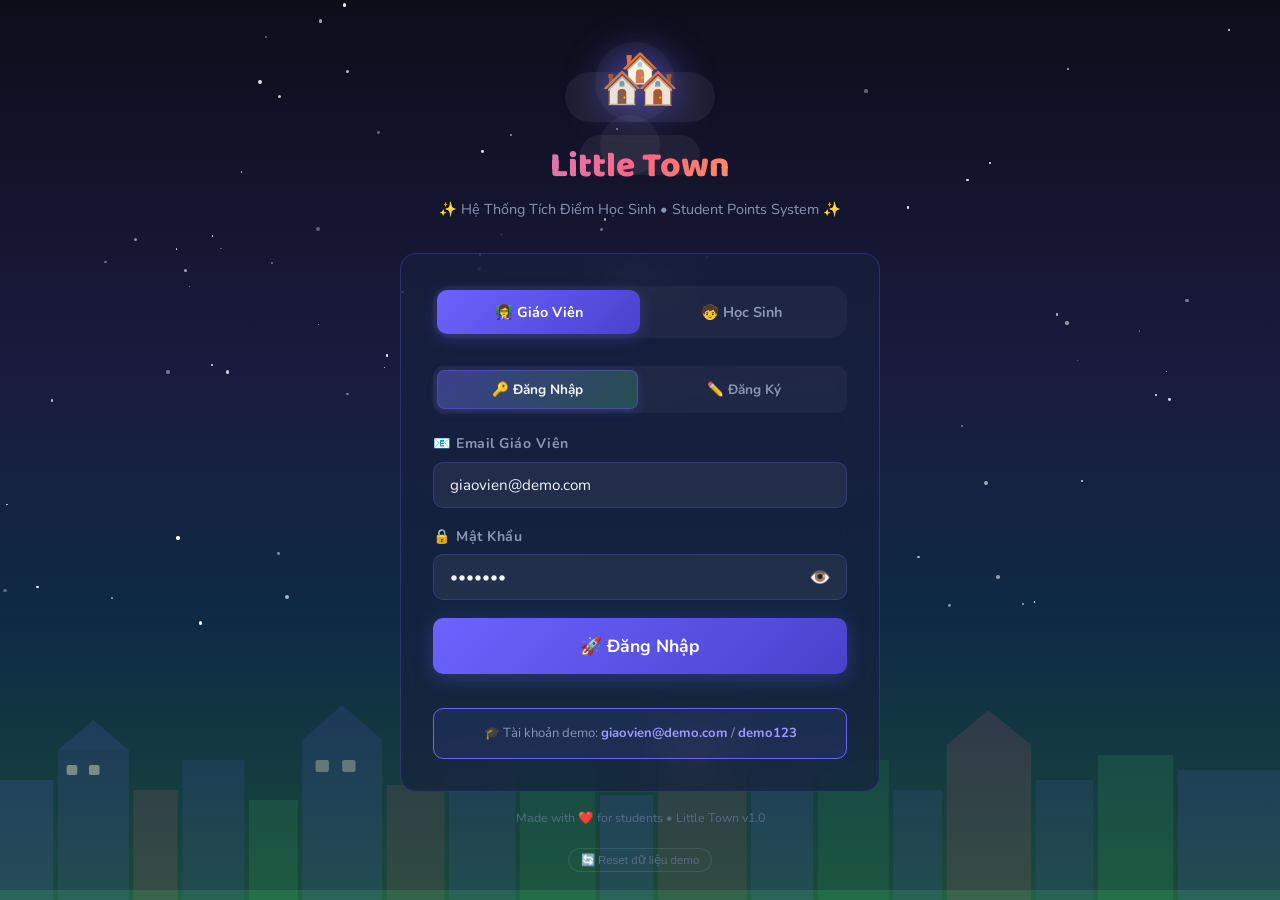
==== commit 8bd1bf81: "Update gameplay features, audio, character style, and unlock fixes" ====
--- a/index.html
+++ b/index.html
@@ -5,9 +5,9 @@
   <meta name="viewport" content="width=device-width, initial-scale=1.0">
   <title>Little Town 🏘️ - Hệ Thống Tích Điểm Học Sinh</title>
   <meta name="description" content="Little Town - Trang web tích điểm học sinh thú vị với thú cưng, nhà cửa và con phố sôi động!">
-  <link rel="stylesheet" href="css/main.css?v=2">
-  <link rel="stylesheet" href="css/login.css?v=2">
-  <link rel="stylesheet" href="css/shop.css?v=2">
+  <link rel="stylesheet" href="css/main.css?v=3">
+  <link rel="stylesheet" href="css/login.css?v=3">
+  <link rel="stylesheet" href="css/shop.css?v=3">
 </head>
 <body>
   <div class="login-bg" id="loginBg">
@@ -203,9 +203,9 @@
   <!-- Toast -->
   <div id="toast-container"></div>
 
-  <script src="js/data.js"></script>
-  <script src="js/sync.js"></script>
-  <script src="js/auth.js"></script>
+  <script src="js/data.js?v=3"></script>
+  <script src="js/sync.js?v=3"></script>
+  <script src="js/auth.js?v=3"></script>
   <script>
     // ---- INIT (load from server first, then init) ----
     async function bootApp() {
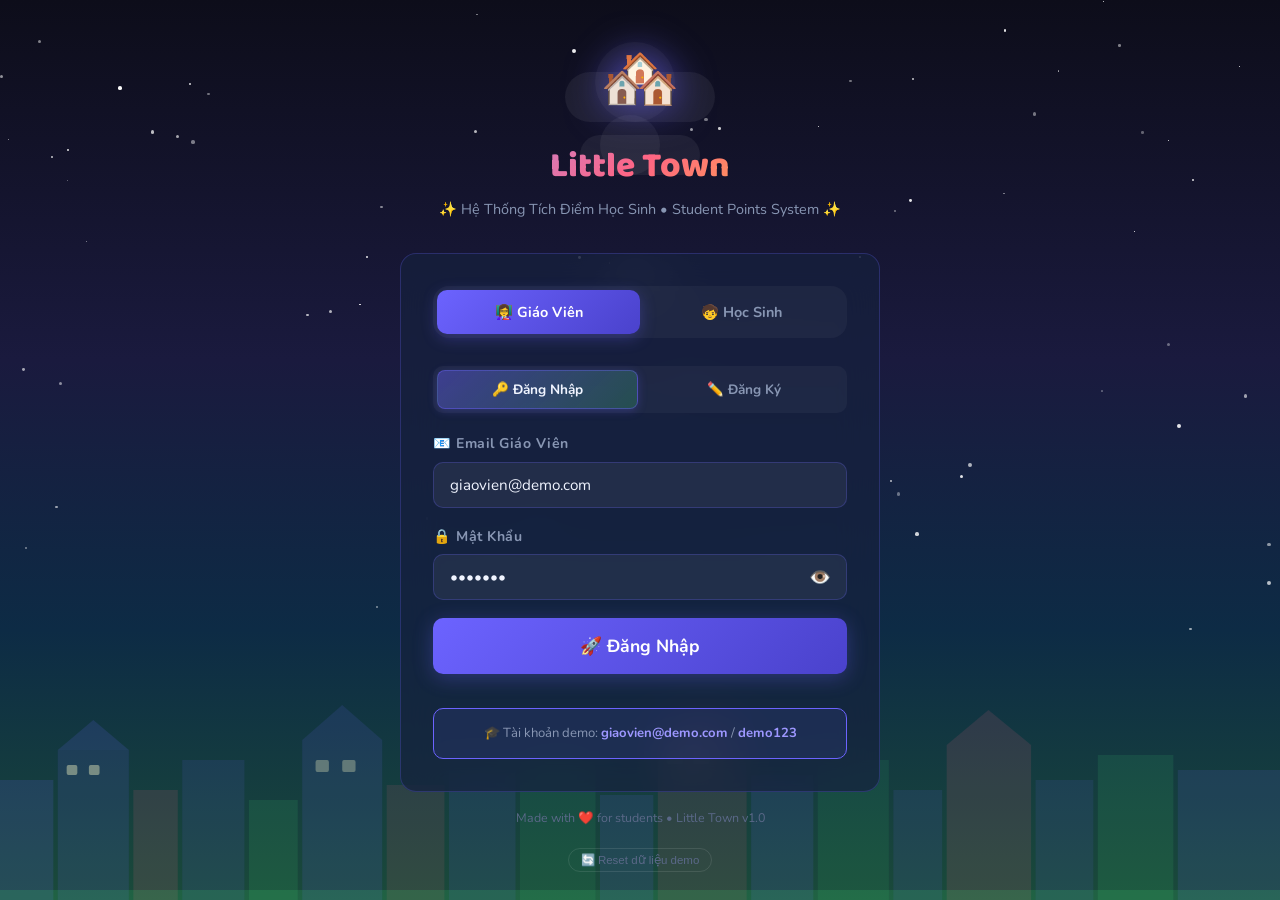
==== commit 72db38e0: "Fix hat, hair, accessories, and furniture/decor rendering bugs" ====
--- a/index.html
+++ b/index.html
@@ -203,9 +203,9 @@
   <!-- Toast -->
   <div id="toast-container"></div>
 
-  <script src="js/data.js?v=3"></script>
-  <script src="js/sync.js?v=3"></script>
-  <script src="js/auth.js?v=3"></script>
+  <script src="js/data.js?v=4"></script>
+  <script src="js/sync.js?v=4"></script>
+  <script src="js/auth.js?v=4"></script>
   <script>
     // ---- INIT (load from server first, then init) ----
     async function bootApp() {
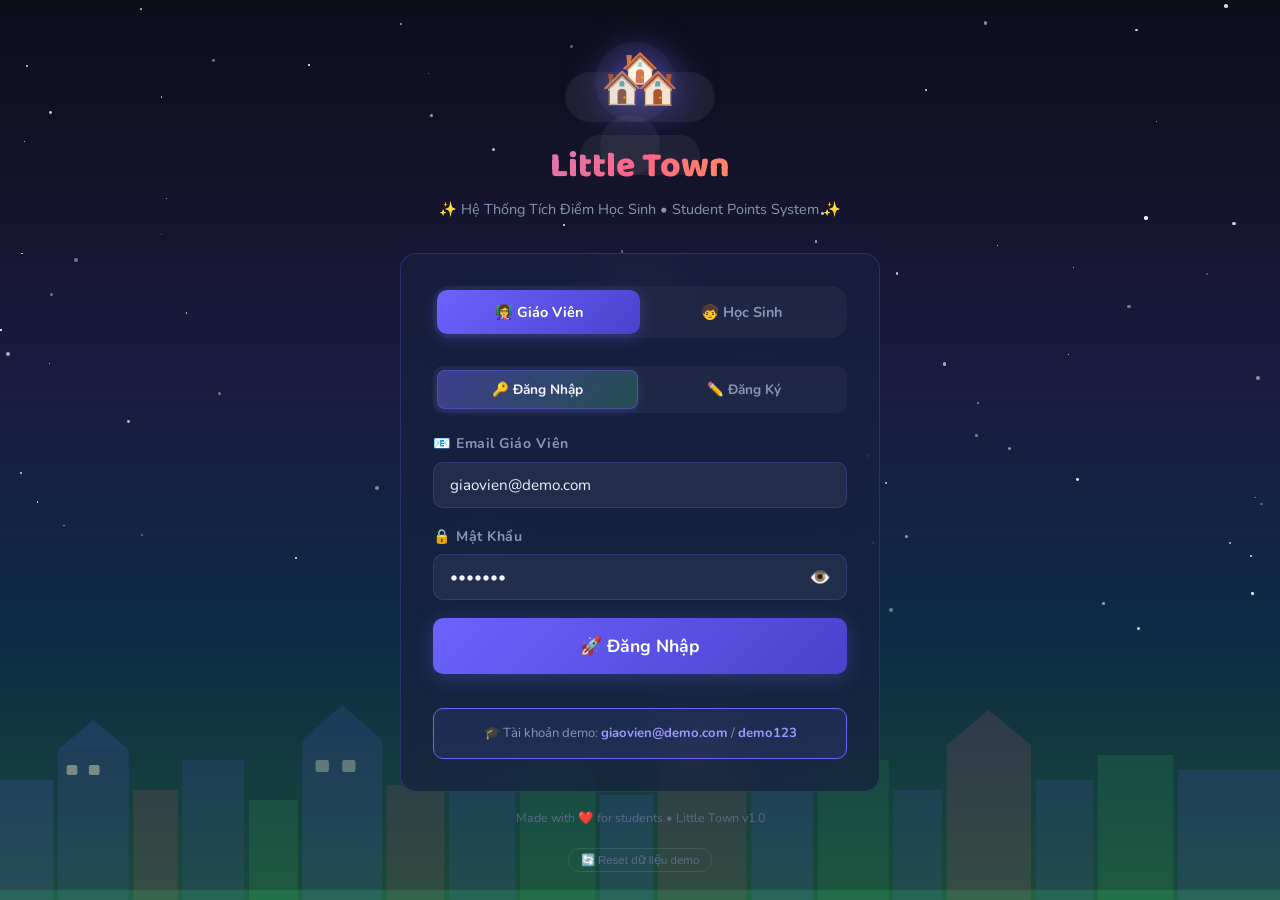
==== commit 21a8a746: "Bump script cache-busting versions to v=5" ====
--- a/index.html
+++ b/index.html
@@ -203,9 +203,9 @@
   <!-- Toast -->
   <div id="toast-container"></div>
 
-  <script src="js/data.js?v=4"></script>
-  <script src="js/sync.js?v=4"></script>
-  <script src="js/auth.js?v=4"></script>
+  <script src="js/data.js?v=5"></script>
+  <script src="js/sync.js?v=5"></script>
+  <script src="js/auth.js?v=5"></script>
   <script>
     // ---- INIT (load from server first, then init) ----
     async function bootApp() {
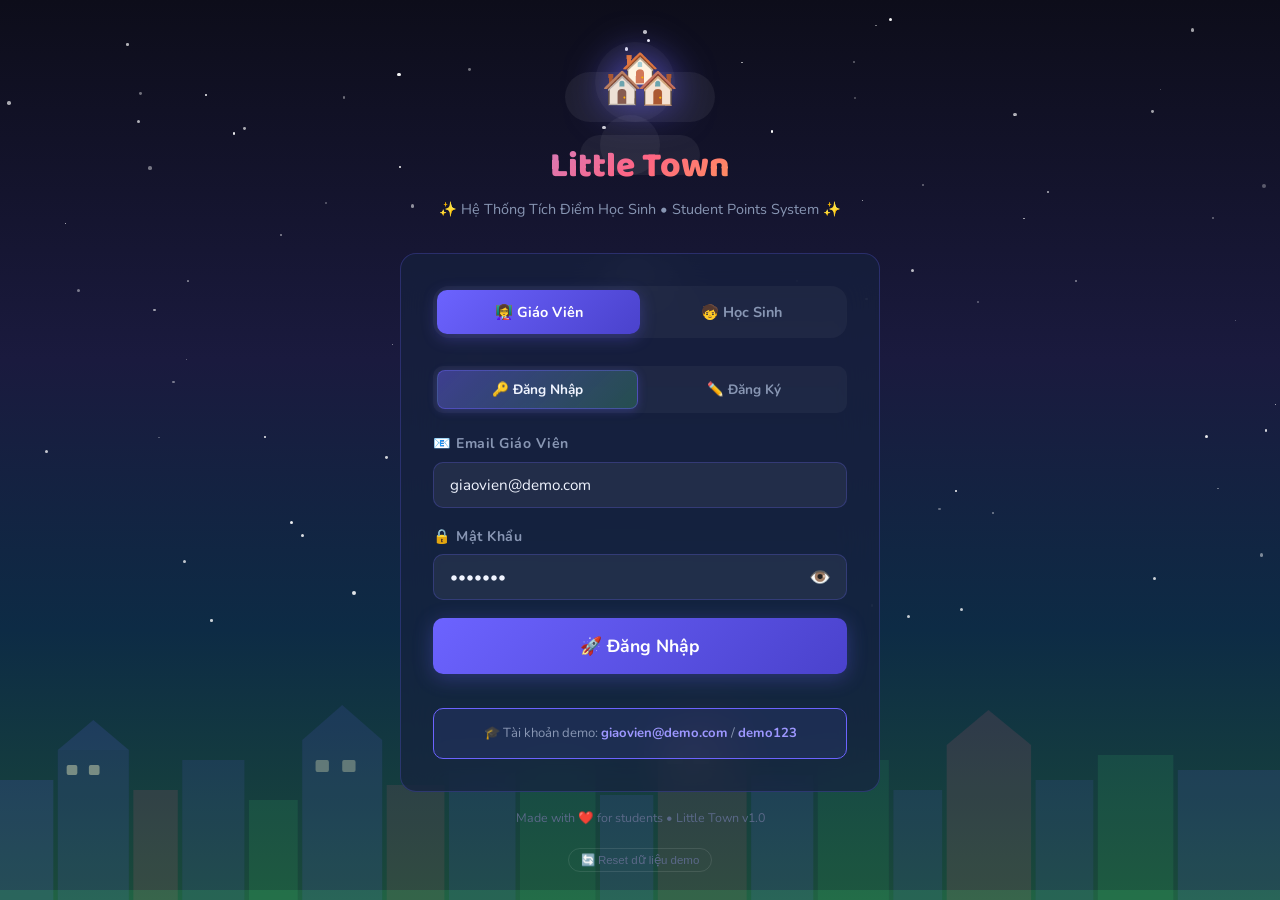
==== commit 2c612e5b: "Add missing color properties to generated accessories, furniture, and decor" ====
--- a/index.html
+++ b/index.html
@@ -203,9 +203,9 @@
   <!-- Toast -->
   <div id="toast-container"></div>
 
-  <script src="js/data.js?v=5"></script>
-  <script src="js/sync.js?v=5"></script>
-  <script src="js/auth.js?v=5"></script>
+  <script src="js/data.js?v=6"></script>
+  <script src="js/sync.js?v=6"></script>
+  <script src="js/auth.js?v=6"></script>
   <script>
     // ---- INIT (load from server first, then init) ----
     async function bootApp() {
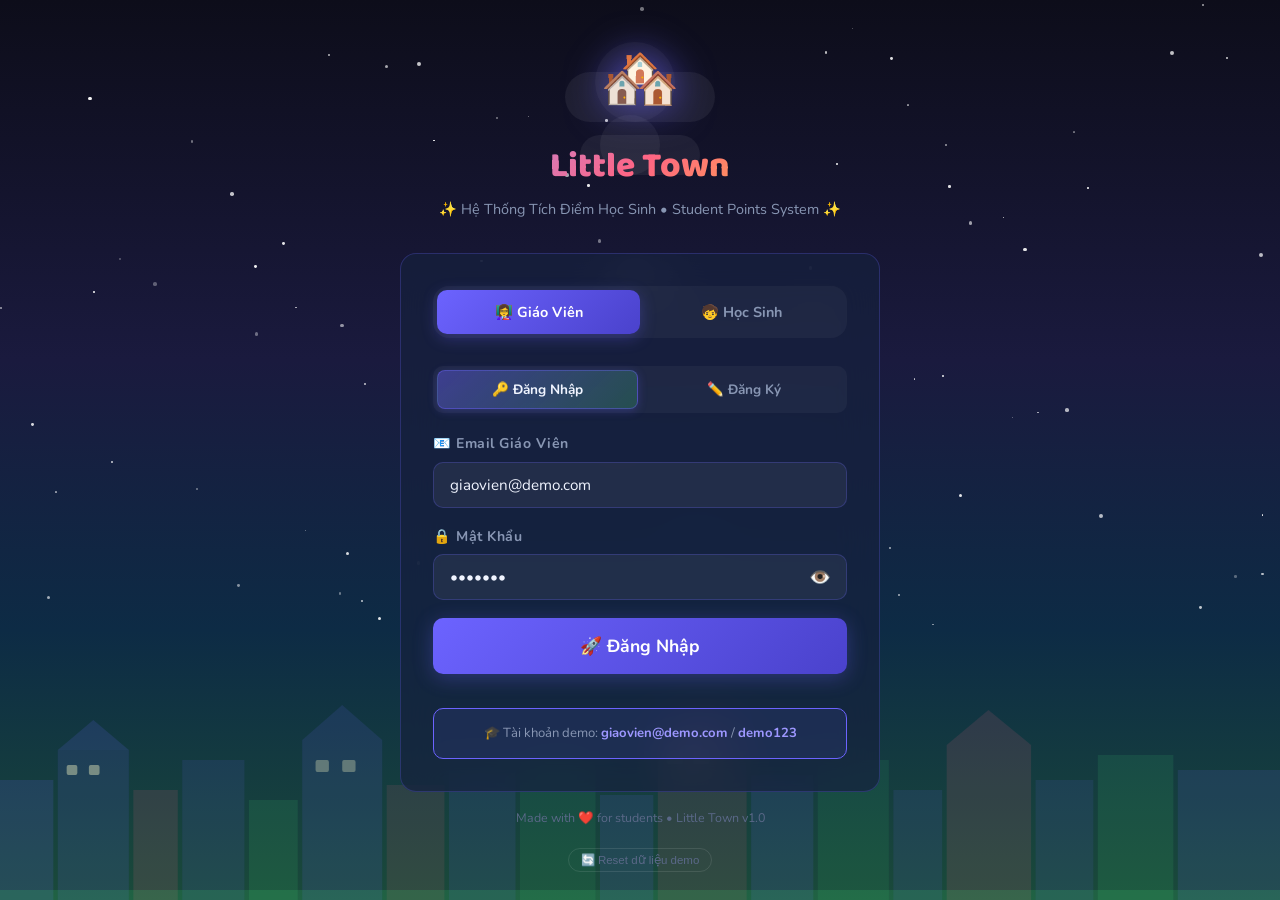
==== commit d8e6b2e2: "Fix sync logic crashes and escape student names to prevent XSS rendering errors" ====
--- a/index.html
+++ b/index.html
@@ -203,9 +203,9 @@
   <!-- Toast -->
   <div id="toast-container"></div>
 
-  <script src="js/data.js?v=6"></script>
-  <script src="js/sync.js?v=6"></script>
-  <script src="js/auth.js?v=6"></script>
+  <script src="js/data.js?v=9"></script>
+  <script src="js/sync.js?v=9"></script>
+  <script src="js/auth.js?v=9"></script>
   <script>
     // ---- INIT (load from server first, then init) ----
     async function bootApp() {
@@ -464,7 +464,7 @@
       await SYNC.reset();
       // Reset tất cả dữ liệu (cả auth state)
       ['lt_initialized','lt_teachers','lt_classes','lt_students','lt_history',
-       'lt_current_teacher','lt_current_student']
+       'lt_current_teacher','lt_current_student','lt_deleted_students','lt_deleted_classes']
         .forEach(k => localStorage.removeItem(k));
       showToast('Đã reset! Đang tải lại...', 'info');
       setTimeout(() => window.location.reload(), 800);
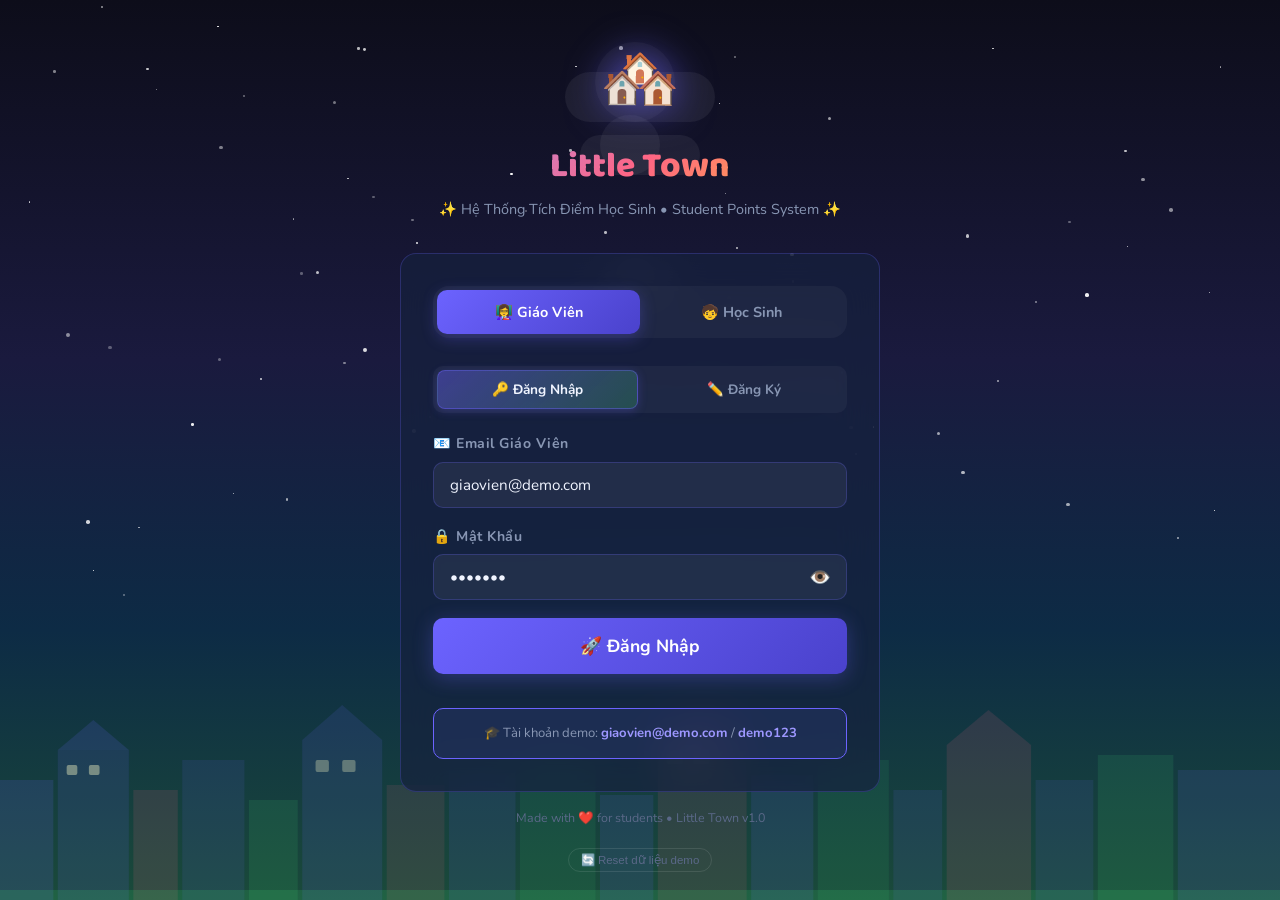
==== commit b03d7d57: "feat: implement Communal House notice board with sync and moderation" ====
--- a/index.html
+++ b/index.html
@@ -203,9 +203,9 @@
   <!-- Toast -->
   <div id="toast-container"></div>
 
-  <script src="js/data.js?v=9"></script>
-  <script src="js/sync.js?v=9"></script>
-  <script src="js/auth.js?v=9"></script>
+  <script src="js/data.js?v=10"></script>
+  <script src="js/sync.js?v=10"></script>
+  <script src="js/auth.js?v=10"></script>
   <script>
     // ---- INIT (load from server first, then init) ----
     async function bootApp() {
@@ -464,7 +464,8 @@
       await SYNC.reset();
       // Reset tất cả dữ liệu (cả auth state)
       ['lt_initialized','lt_teachers','lt_classes','lt_students','lt_history',
-       'lt_current_teacher','lt_current_student','lt_deleted_students','lt_deleted_classes']
+       'lt_current_teacher','lt_current_student','lt_deleted_students','lt_deleted_classes',
+       'lt_messages','lt_deleted_messages']
         .forEach(k => localStorage.removeItem(k));
       showToast('Đã reset! Đang tải lại...', 'info');
       setTimeout(() => window.location.reload(), 800);
